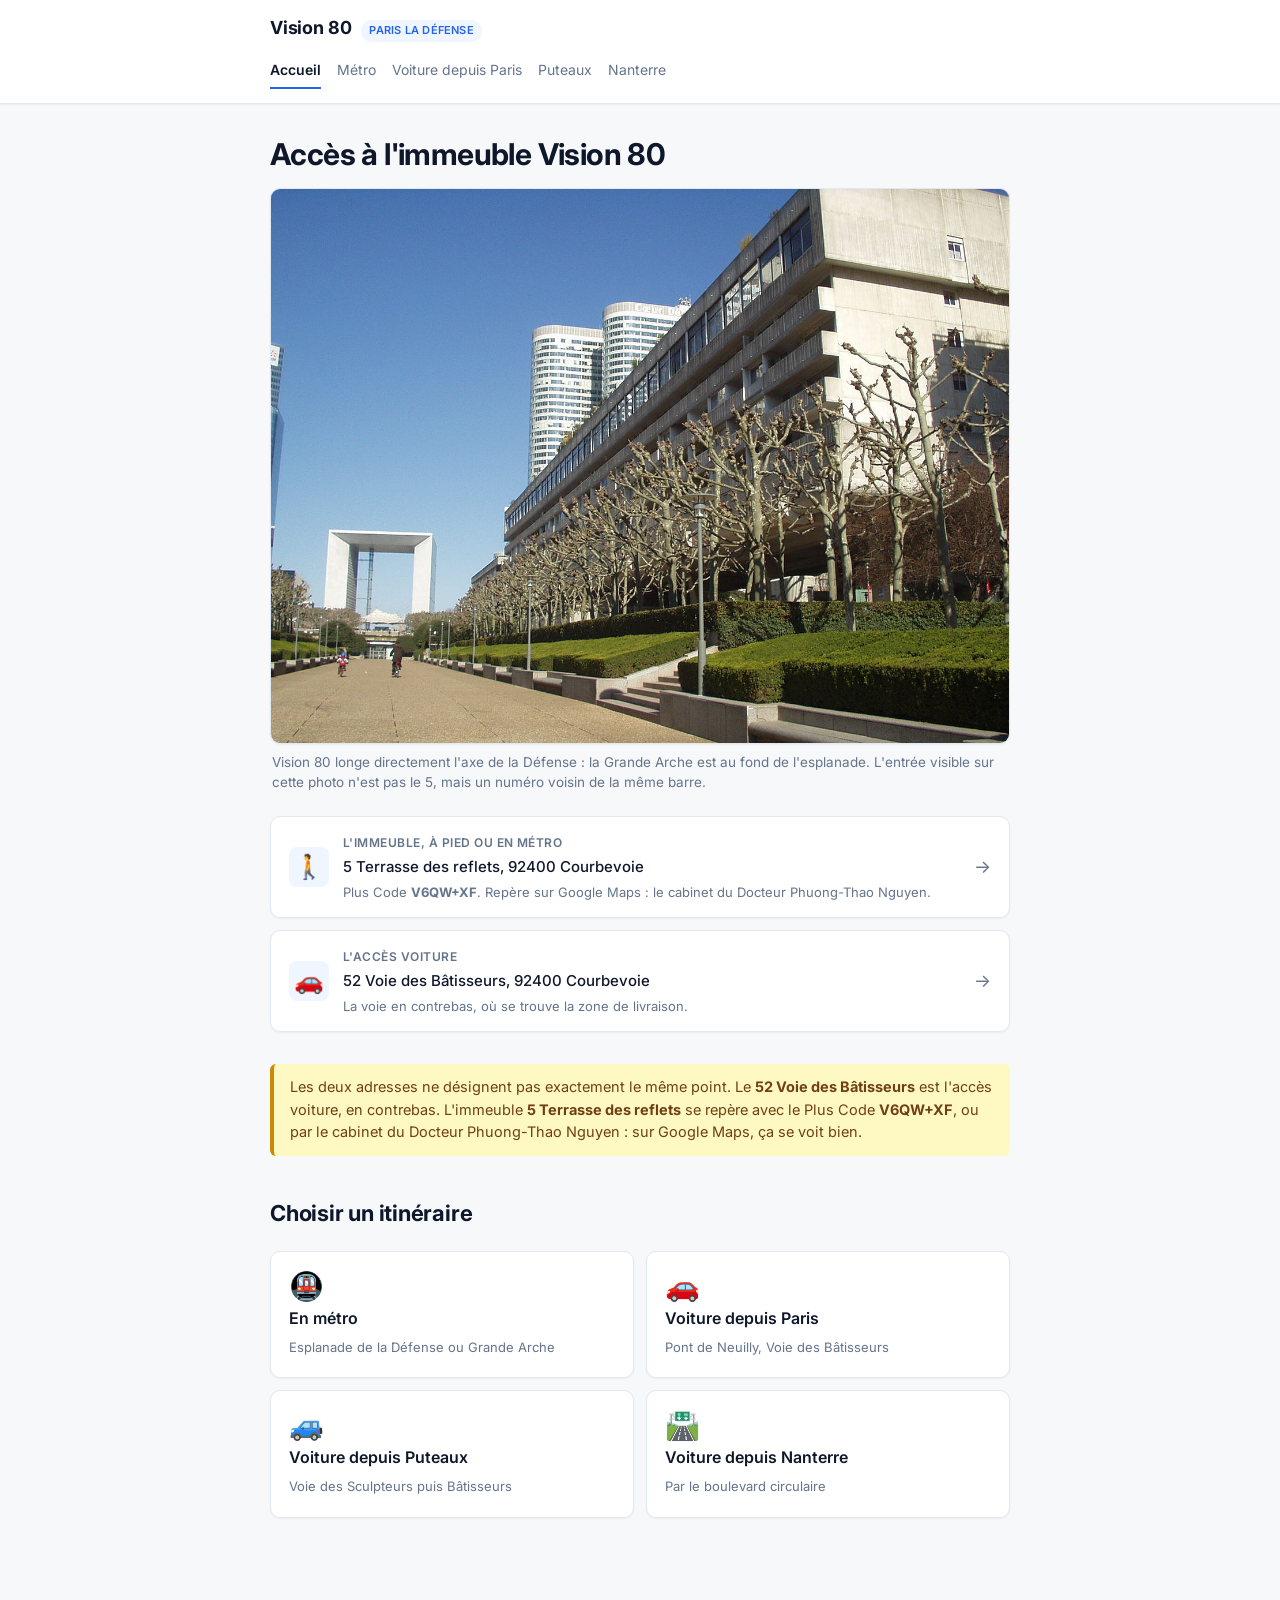
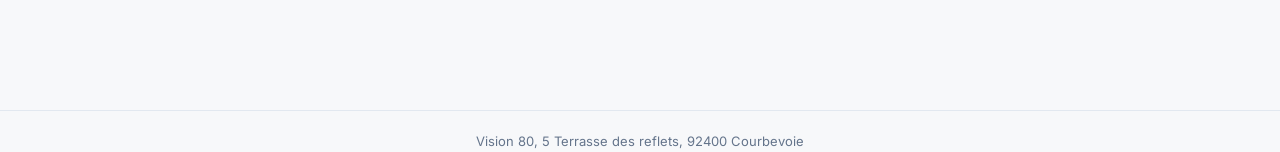
==== index.html @ 797f49d2 "distingue l'adresse de l'immeuble (5 Terrasse des reflets, Plus Code V6QW+XF, repere cabinet Docteur" ====
<!doctype html>
<html lang="fr">
<head>
<meta charset="utf-8">
<meta name="viewport" content="width=device-width, initial-scale=1">
<title>Accès Vision 80 - 5 terrasse des reflets, Courbevoie</title>
<meta name="description" content="Comment se rendre à l'immeuble Vision 80, 5 terrasse des reflets, Paris La Défense, à pied, en métro ou en voiture.">
<link rel="preconnect" href="https://fonts.googleapis.com">
<link rel="preconnect" href="https://fonts.gstatic.com" crossorigin>
<link href="https://fonts.googleapis.com/css2?family=Inter:wght@400;500;600;700&display=swap" rel="stylesheet">
<link rel="stylesheet" href="style.css">
</head>
<body>

<header class="site-header">
  <div class="site-header-inner">
    <h1 class="site-title">
      <a href="index.html">Vision 80</a>
      <span class="badge">Paris La Défense</span>
    </h1>
    <nav class="tabs">
      <a href="index.html" class="active">Accueil</a>
      <a href="metro.html">Métro</a>
      <a href="voiture-paris.html">Voiture depuis Paris</a>
      <a href="voiture-puteaux.html">Puteaux</a>
      <a href="voiture-nanterre.html">Nanterre</a>
    </nav>
  </div>
</header>

<div class="container">

  <h1 class="page-title">Accès à l'immeuble Vision 80</h1>

  <figure class="figure">
    <img src="images/1280px-vision_80.jpg" alt="La barre Vision 80 vue depuis l'esplanade, la Grande Arche de la Défense au fond">
    <figcaption>Vision 80 longe directement l'axe de la Défense : la Grande Arche est au fond de l'esplanade. L'entrée visible sur cette photo n'est pas le 5, mais un numéro voisin de la même barre.</figcaption>
  </figure>

  <div class="addresses">
    <a class="address-card" href="https://maps.google.com/?q=V6QW%2BXF+Courbevoie" target="_blank" rel="noopener">
      <span class="icon">🚶</span>
      <span class="info">
        <span class="label">L'immeuble, à pied ou en métro</span>
        <span class="value">5 Terrasse des reflets, 92400 Courbevoie</span>
        <span class="hint">Plus Code <strong>V6QW+XF</strong>. Repère sur Google Maps : le cabinet du Docteur Phuong-Thao Nguyen.</span>
      </span>
      <span class="arrow">→</span>
    </a>
    <a class="address-card" href="https://maps.google.com/?q=52+Voie+des+B%C3%A2tisseurs,+92400+Courbevoie" target="_blank" rel="noopener">
      <span class="icon">🚗</span>
      <span class="info">
        <span class="label">L'accès voiture</span>
        <span class="value">52 Voie des Bâtisseurs, 92400 Courbevoie</span>
        <span class="hint">La voie en contrebas, où se trouve la zone de livraison.</span>
      </span>
      <span class="arrow">→</span>
    </a>
  </div>

  <div class="note">
    Les deux adresses ne désignent pas exactement le même point. Le <strong>52 Voie des Bâtisseurs</strong> est l'accès voiture, en contrebas. L'immeuble <strong>5 Terrasse des reflets</strong> se repère avec le Plus Code <strong>V6QW+XF</strong>, ou par le cabinet du Docteur Phuong-Thao Nguyen : sur Google Maps, ça se voit bien.
  </div>

  <h2>Choisir un itinéraire</h2>

  <div class="modes">
    <a class="mode-card" href="metro.html">
      <span class="icon">🚇</span>
      <span class="title">En métro</span>
      <span class="desc">Esplanade de la Défense ou Grande Arche</span>
    </a>
    <a class="mode-card" href="voiture-paris.html">
      <span class="icon">🚗</span>
      <span class="title">Voiture depuis Paris</span>
      <span class="desc">Pont de Neuilly, Voie des Bâtisseurs</span>
    </a>
    <a class="mode-card" href="voiture-puteaux.html">
      <span class="icon">🚙</span>
      <span class="title">Voiture depuis Puteaux</span>
      <span class="desc">Voie des Sculpteurs puis Bâtisseurs</span>
    </a>
    <a class="mode-card" href="voiture-nanterre.html">
      <span class="icon">🛣️</span>
      <span class="title">Voiture depuis Nanterre</span>
      <span class="desc">Par le boulevard circulaire</span>
    </a>
  </div>

</div>

<footer class="site-footer">
  <address>Vision 80, 5 Terrasse des reflets, 92400 Courbevoie</address>
</footer>

</body>
</html>
---- style.css ----
/* ---------- Reset & base ---------- */
* { box-sizing: border-box; }
html { -webkit-text-size-adjust: 100%; }

:root {
  --bg: #f7f8fa;
  --surface: #ffffff;
  --text: #0f172a;
  --muted: #64748b;
  --border: #e2e8f0;
  --accent: #2563eb;
  --accent-dark: #1d4ed8;
  --accent-soft: #eff6ff;
  --warn-bg: #fef9c3;
  --warn-border: #ca8a04;
  --warn-text: #713f12;
  --radius: 10px;
  --shadow-sm: 0 1px 2px rgba(15, 23, 42, 0.05);
  --shadow: 0 4px 12px rgba(15, 23, 42, 0.06);
}

body {
  font-family: "Inter", -apple-system, BlinkMacSystemFont, "Segoe UI", Roboto, sans-serif;
  font-size: 16px;
  line-height: 1.6;
  color: var(--text);
  background: var(--bg);
  margin: 0;
  -webkit-font-smoothing: antialiased;
}

.container {
  max-width: 780px;
  margin: 0 auto;
  padding: 24px 20px 96px;
}

/* ---------- Header ---------- */
.site-header {
  background: var(--surface);
  border-bottom: 1px solid var(--border);
  position: sticky;
  top: 0;
  z-index: 10;
  box-shadow: var(--shadow-sm);
}

.site-header-inner {
  max-width: 780px;
  margin: 0 auto;
  padding: 14px 20px;
}

.site-title {
  display: flex;
  align-items: baseline;
  gap: 10px;
  flex-wrap: wrap;
  margin: 0;
  font-size: 18px;
  font-weight: 700;
  letter-spacing: -0.01em;
}

.site-title .badge {
  font-size: 11px;
  font-weight: 600;
  color: var(--accent);
  background: var(--accent-soft);
  padding: 2px 8px;
  border-radius: 999px;
  letter-spacing: 0.02em;
  text-transform: uppercase;
}

.site-title a { color: inherit; text-decoration: none; }

nav.tabs {
  display: flex;
  flex-wrap: wrap;
  gap: 4px 16px;
  margin-top: 10px;
  font-size: 14px;
}

nav.tabs a {
  color: var(--muted);
  text-decoration: none;
  padding: 6px 0;
  border-bottom: 2px solid transparent;
  transition: color .15s, border-color .15s;
}

nav.tabs a:hover { color: var(--text); }

nav.tabs a.active {
  color: var(--text);
  font-weight: 600;
  border-bottom-color: var(--accent);
}

/* ---------- Content headings ---------- */
h1.page-title {
  font-size: 30px;
  font-weight: 700;
  letter-spacing: -0.02em;
  margin: 8px 0 16px;
  line-height: 1.2;
}

h2 {
  font-size: 22px;
  font-weight: 700;
  letter-spacing: -0.01em;
  margin: 40px 0 12px;
}

h3 {
  font-size: 16px;
  font-weight: 600;
  color: var(--muted);
  text-transform: uppercase;
  letter-spacing: 0.05em;
  margin: 32px 0 12px;
}

p { margin: 12px 0; }

/* ---------- Addresses ---------- */
.addresses {
  display: grid;
  gap: 12px;
  margin: 20px 0 32px;
}

.address-card {
  background: var(--surface);
  border: 1px solid var(--border);
  border-radius: var(--radius);
  padding: 16px 18px;
  display: flex;
  align-items: center;
  gap: 14px;
  text-decoration: none;
  color: var(--text);
  box-shadow: var(--shadow-sm);
  transition: transform .12s, box-shadow .12s, border-color .12s;
}

.address-card:hover {
  transform: translateY(-1px);
  box-shadow: var(--shadow);
  border-color: var(--accent);
}

.address-card .icon {
  font-size: 24px;
  flex-shrink: 0;
  width: 40px;
  height: 40px;
  display: flex;
  align-items: center;
  justify-content: center;
  background: var(--accent-soft);
  border-radius: 8px;
}

.address-card .info {
  flex: 1;
  min-width: 0;
}

.address-card .label {
  display: block;
  font-size: 12px;
  font-weight: 600;
  color: var(--muted);
  text-transform: uppercase;
  letter-spacing: 0.04em;
  margin-bottom: 2px;
}

.address-card .value {
  font-size: 15px;
  font-weight: 500;
  line-height: 1.4;
}

.address-card .hint {
  display: block;
  font-size: 13px;
  color: var(--muted);
  margin-top: 3px;
  line-height: 1.4;
}

.address-card .arrow {
  color: var(--muted);
  font-size: 18px;
}

/* ---------- Mode cards (home) ---------- */
.modes {
  display: grid;
  grid-template-columns: repeat(2, 1fr);
  gap: 12px;
  margin: 20px 0 32px;
}

@media (max-width: 480px) {
  .modes { grid-template-columns: 1fr; }
}

.mode-card {
  background: var(--surface);
  border: 1px solid var(--border);
  border-radius: var(--radius);
  padding: 20px 18px;
  text-decoration: none;
  color: var(--text);
  display: flex;
  flex-direction: column;
  gap: 8px;
  box-shadow: var(--shadow-sm);
  transition: transform .12s, box-shadow .12s, border-color .12s;
}

.mode-card:hover {
  transform: translateY(-2px);
  box-shadow: var(--shadow);
  border-color: var(--accent);
}

.mode-card .icon {
  font-size: 28px;
  line-height: 1;
}

.mode-card .title {
  font-size: 16px;
  font-weight: 600;
  line-height: 1.3;
}

.mode-card .desc {
  font-size: 13px;
  color: var(--muted);
}

/* ---------- Hero image ---------- */
.hero {
  width: 100%;
  height: auto;
  display: block;
  border-radius: var(--radius);
  border: 1px solid var(--border);
  margin: 8px 0 24px;
  box-shadow: var(--shadow-sm);
}

/* ---------- Figure avec legende ---------- */
.figure {
  margin: 8px 0 24px;
}

.figure img {
  width: 100%;
  height: auto;
  display: block;
  border-radius: var(--radius);
  border: 1px solid var(--border);
  box-shadow: var(--shadow-sm);
}

.figure figcaption {
  font-size: 13.5px;
  color: var(--muted);
  line-height: 1.5;
  margin-top: 8px;
  padding: 0 2px;
}

/* ---------- Video ---------- */
.video {
  position: relative;
  width: 100%;
  aspect-ratio: 16 / 9;
  margin: 16px 0 32px;
  overflow: hidden;
  background: #000;
  border-radius: var(--radius);
  border: 1px solid var(--border);
  box-shadow: var(--shadow-sm);
}

.video iframe {
  position: absolute;
  inset: 0;
  width: 100%;
  height: 100%;
  border: 0;
}

/* ---------- Steps ---------- */
.steps {
  list-style: none;
  padding: 0;
  margin: 20px 0;
  counter-reset: step;
}

.steps > li {
  counter-increment: step;
  position: relative;
  padding: 0 0 32px 56px;
  margin: 0;
}

.steps > li::before {
  content: counter(step);
  position: absolute;
  left: 0;
  top: 0;
  width: 36px;
  height: 36px;
  border-radius: 50%;
  background: var(--accent);
  color: #fff;
  font-weight: 700;
  font-size: 15px;
  display: flex;
  align-items: center;
  justify-content: center;
  box-shadow: 0 0 0 4px var(--accent-soft);
}

.steps > li:not(:last-child)::after {
  content: "";
  position: absolute;
  left: 17px;
  top: 44px;
  bottom: 8px;
  width: 2px;
  background: var(--border);
}

.steps > li p:first-of-type {
  margin-top: 6px;
  font-weight: 500;
  font-size: 15.5px;
}

.steps img {
  max-width: 100%;
  height: auto;
  display: block;
  margin: 12px 0 0;
  border: 1px solid var(--border);
  border-radius: 6px;
}

/* ---------- Note ---------- */
.note {
  background: var(--warn-bg);
  border-left: 4px solid var(--warn-border);
  color: var(--warn-text);
  padding: 12px 16px;
  border-radius: 6px;
  margin: 20px 0;
  font-size: 14.5px;
  line-height: 1.55;
}

.note strong { color: var(--warn-text); }

/* ---------- Footer ---------- */
footer.site-footer {
  border-top: 1px solid var(--border);
  padding-top: 20px;
  margin-top: 64px;
  font-size: 13px;
  color: var(--muted);
  text-align: center;
}

footer address { font-style: normal; }
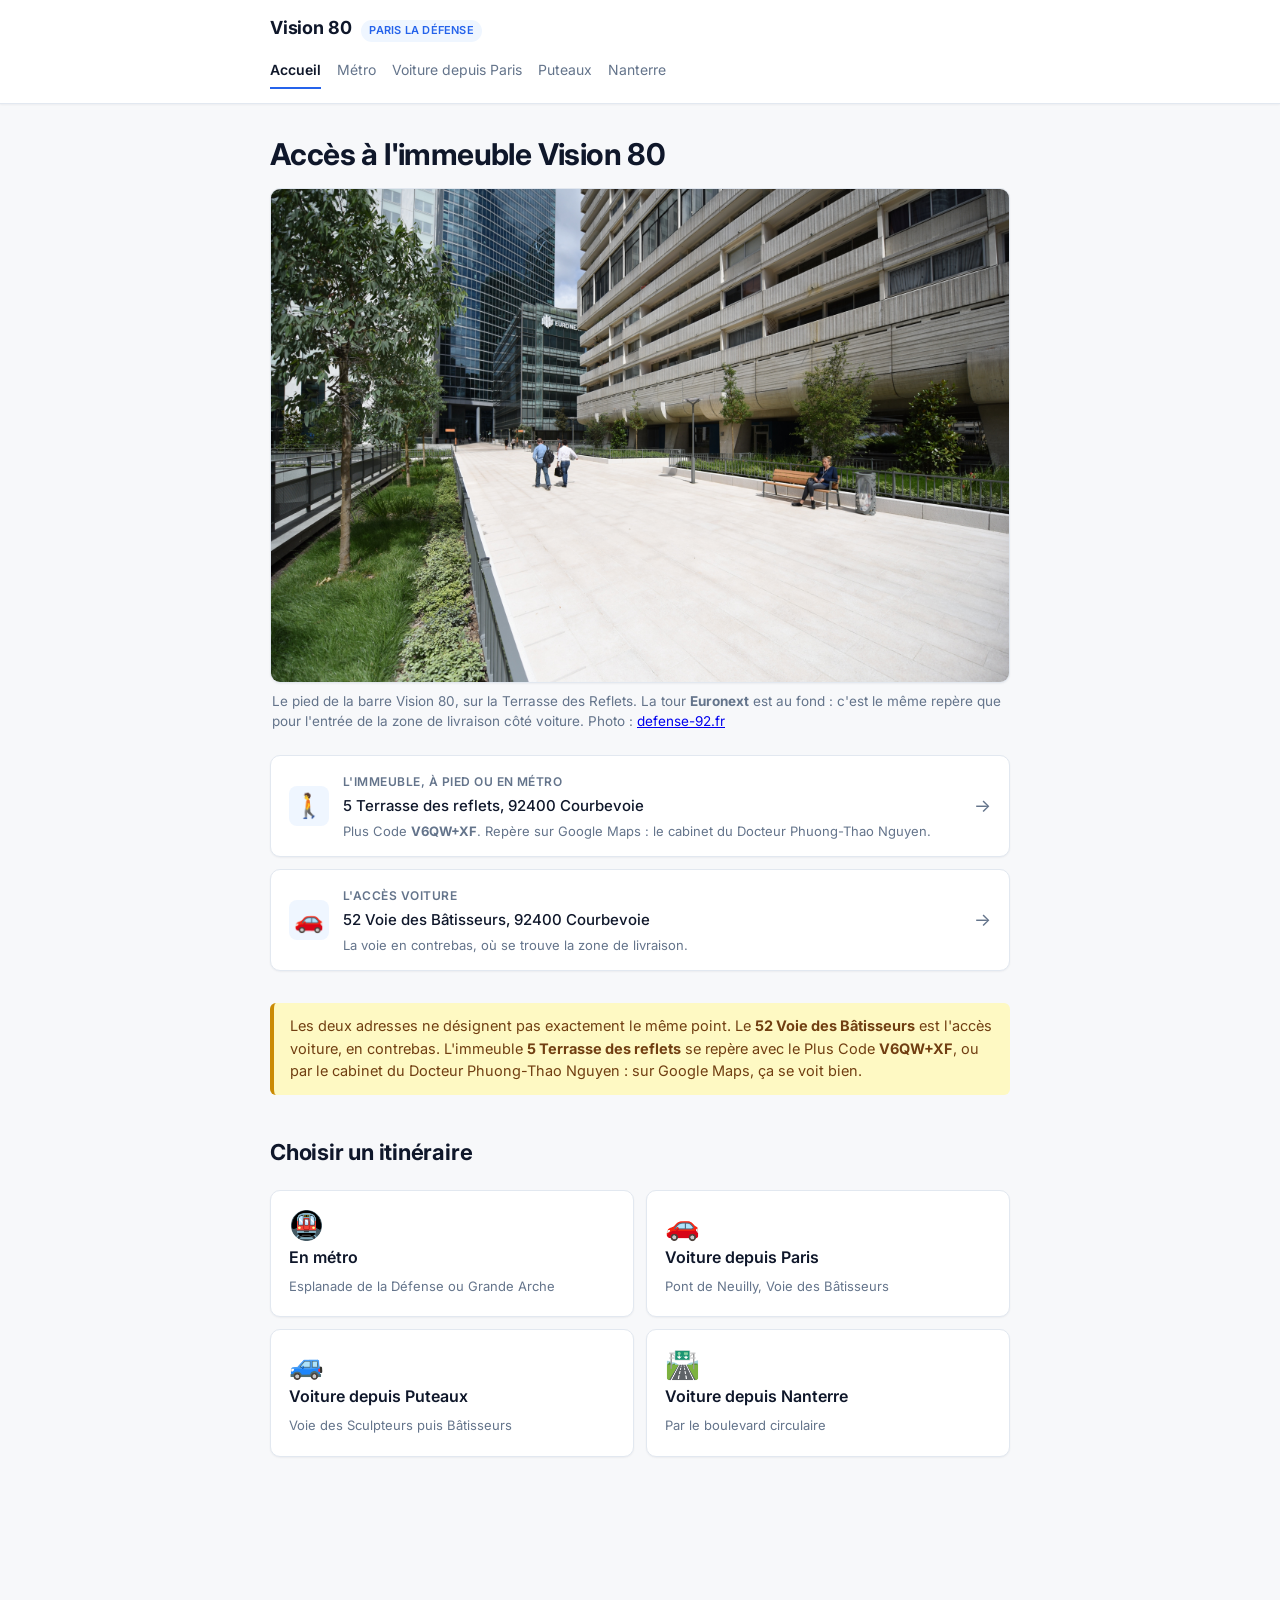
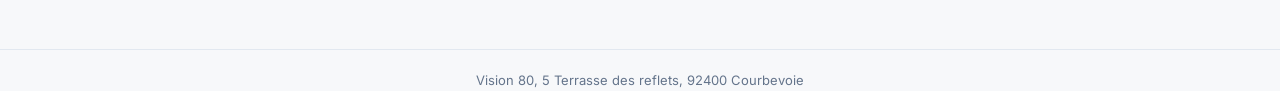
==== commit 1ae048b8: "ajoute une photo du pied de l'immeuble sur la Terrasse des Reflets, avec la tour Euronext visible au" ====
--- a/index.html
+++ b/index.html
@@ -33,8 +33,8 @@
   <h1 class="page-title">Accès à l'immeuble Vision 80</h1>
 
   <figure class="figure">
-    <img src="images/1280px-vision_80.jpg" alt="La barre Vision 80 vue depuis l'esplanade, la Grande Arche de la Défense au fond">
-    <figcaption>Vision 80 longe directement l'axe de la Défense : la Grande Arche est au fond de l'esplanade. L'entrée visible sur cette photo n'est pas le 5, mais un numéro voisin de la même barre.</figcaption>
+    <img src="images/esplanade_entree_pieton.jpg" alt="Le pied de la barre Vision 80 sur la Terrasse des Reflets, la tour Euronext au fond">
+    <figcaption>Le pied de la barre Vision 80, sur la Terrasse des Reflets. La tour <strong>Euronext</strong> est au fond : c'est le même repère que pour l'entrée de la zone de livraison côté voiture. Photo : <a href="https://www.defense-92.fr/" target="_blank" rel="noopener">defense-92.fr</a></figcaption>
   </figure>
 
   <div class="addresses">
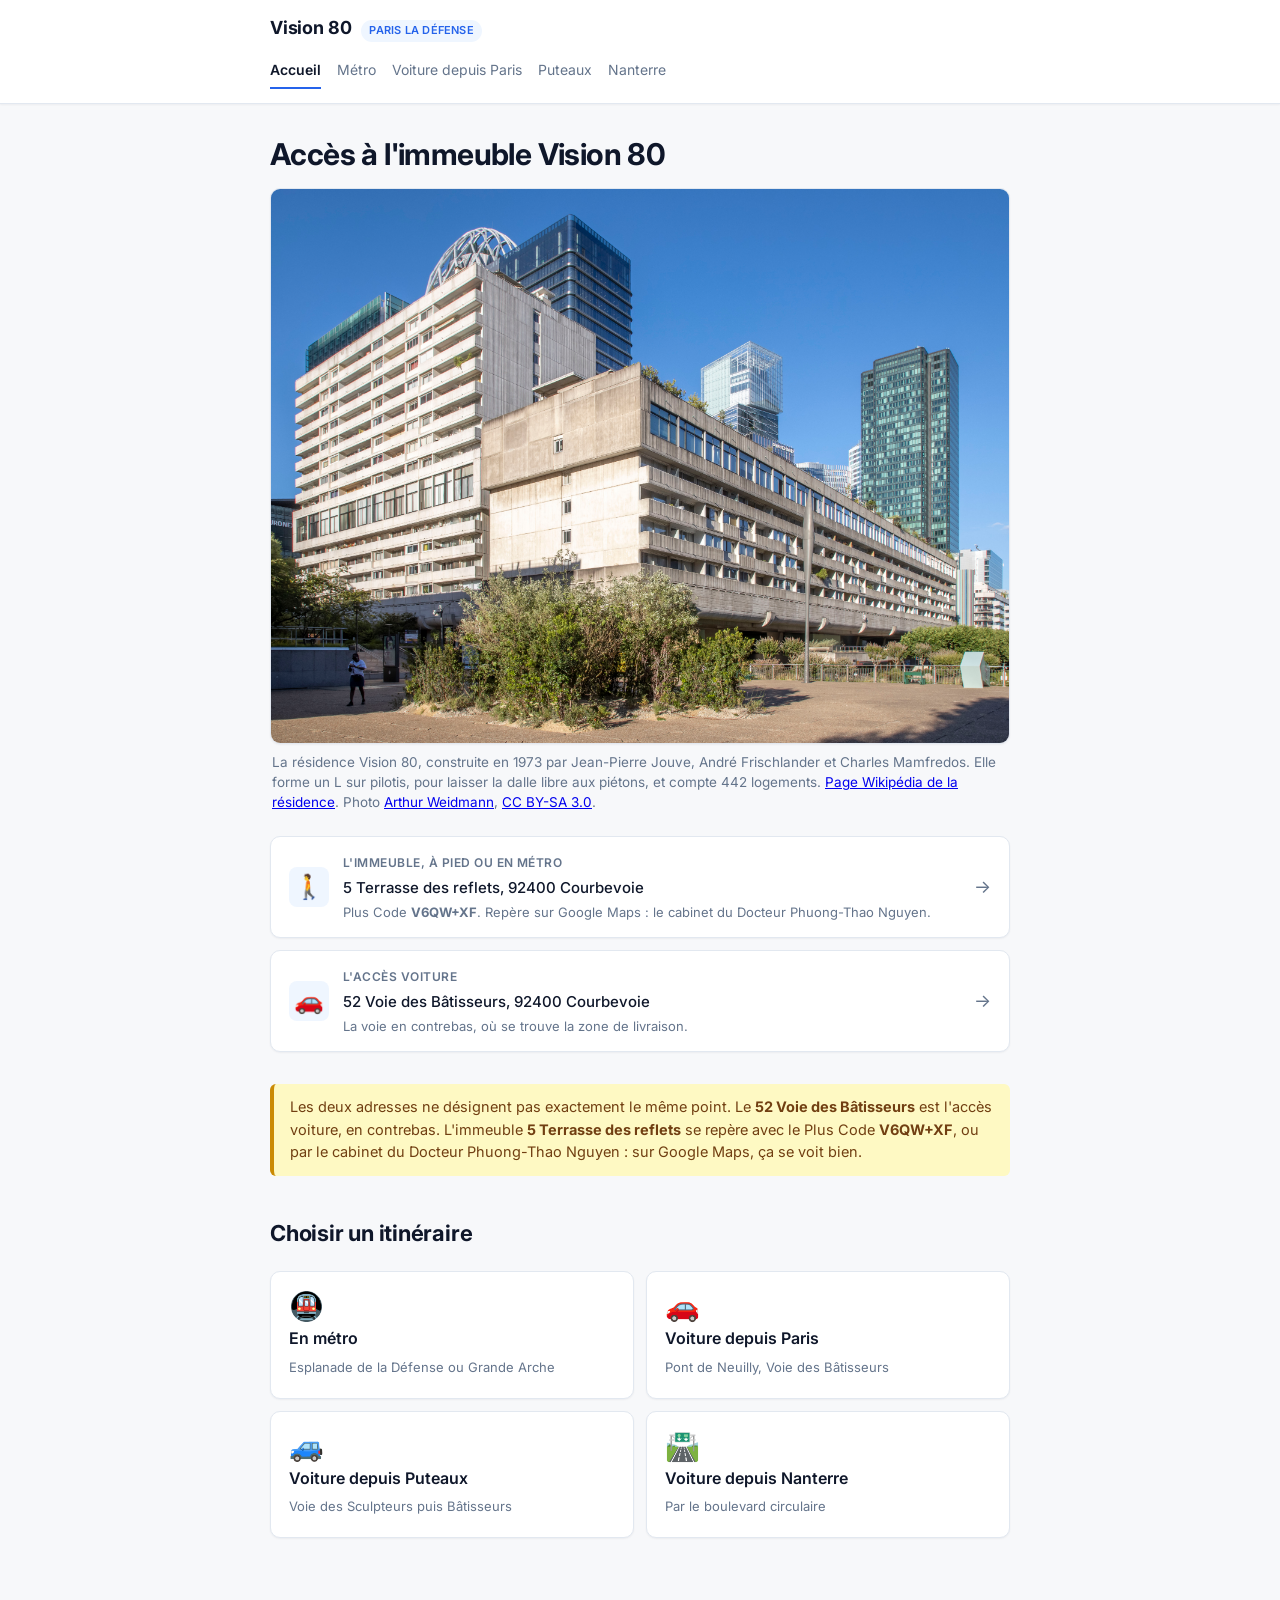
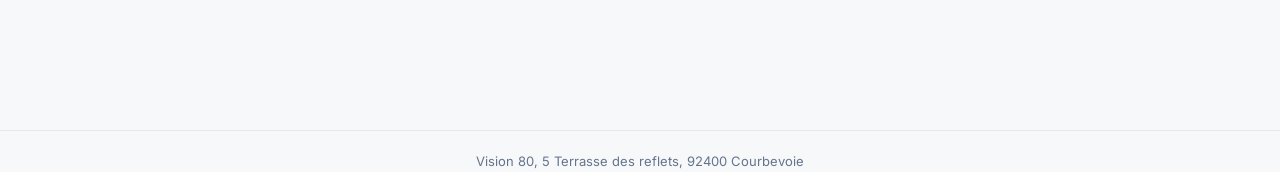
==== commit 9b453bd1: "accueil : photo d'ensemble de la residence en une, avec le lien vers la page Wikipedia et le credit " ====
--- a/index.html
+++ b/index.html
@@ -33,8 +33,12 @@
   <h1 class="page-title">Accès à l'immeuble Vision 80</h1>
 
   <figure class="figure">
-    <img src="images/esplanade_entree_pieton.jpg" alt="Le pied de la barre Vision 80 sur la Terrasse des Reflets, la tour Euronext au fond">
-    <figcaption>Le pied de la barre Vision 80, sur la Terrasse des Reflets. La tour <strong>Euronext</strong> est au fond : c'est le même repère que pour l'entrée de la zone de livraison côté voiture. Photo : <a href="https://www.defense-92.fr/" target="_blank" rel="noopener">defense-92.fr</a></figcaption>
+    <img src="images/vision80_2022.jpeg" alt="La résidence Vision 80 vue depuis l'esplanade, sa partie haute à gauche et sa longue barre à droite, les tours de La Défense au fond">
+    <figcaption>
+      La résidence Vision 80, construite en 1973 par Jean-Pierre Jouve, André Frischlander et Charles Mamfredos. Elle forme un L sur pilotis, pour laisser la dalle libre aux piétons, et compte 442 logements.
+      <a href="https://fr.wikipedia.org/wiki/R%C3%A9sidence_Vision_80" target="_blank" rel="noopener">Page Wikipédia de la résidence</a>.
+      Photo <a href="https://fr.wikipedia.org/wiki/Fichier:Vision_80_Juillet_2022.jpeg" target="_blank" rel="noopener">Arthur Weidmann</a>, <a href="https://creativecommons.org/licenses/by-sa/3.0/deed.fr" target="_blank" rel="noopener">CC BY-SA 3.0</a>.
+    </figcaption>
   </figure>
 
   <div class="addresses">
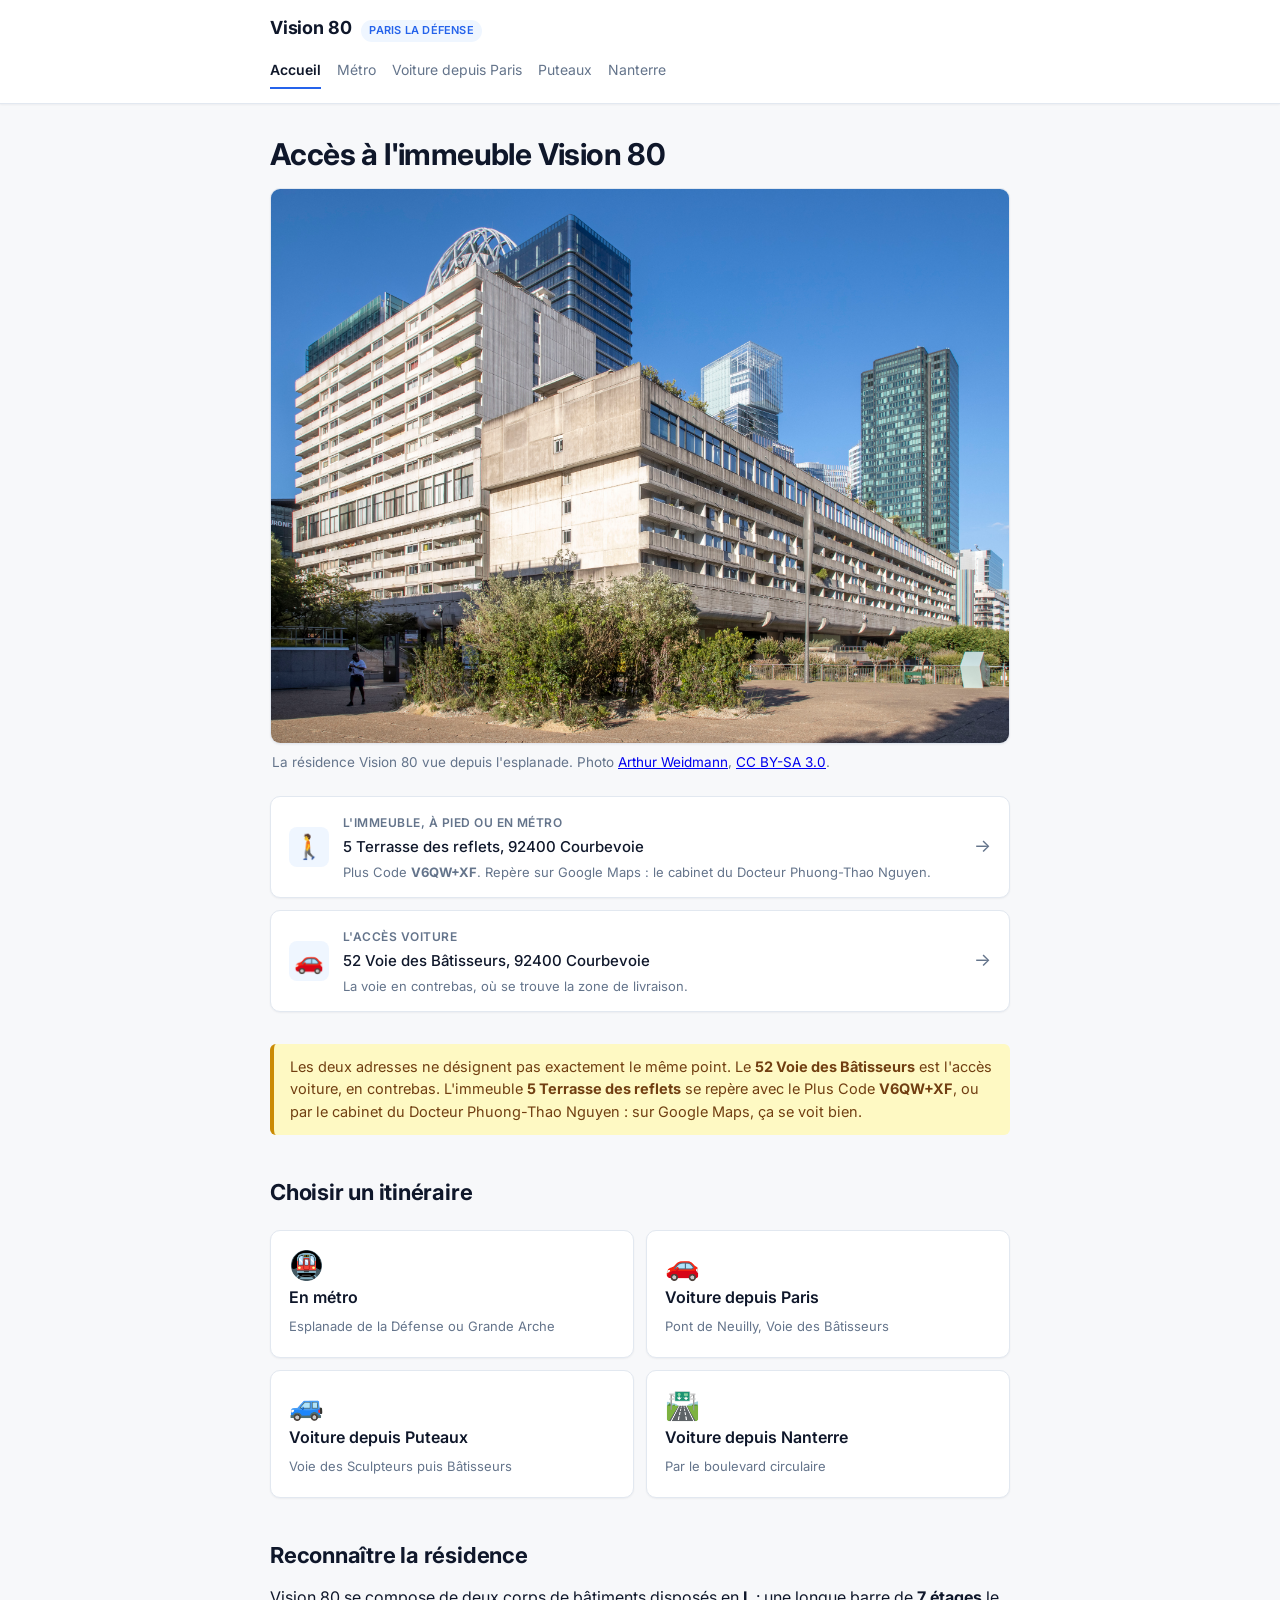
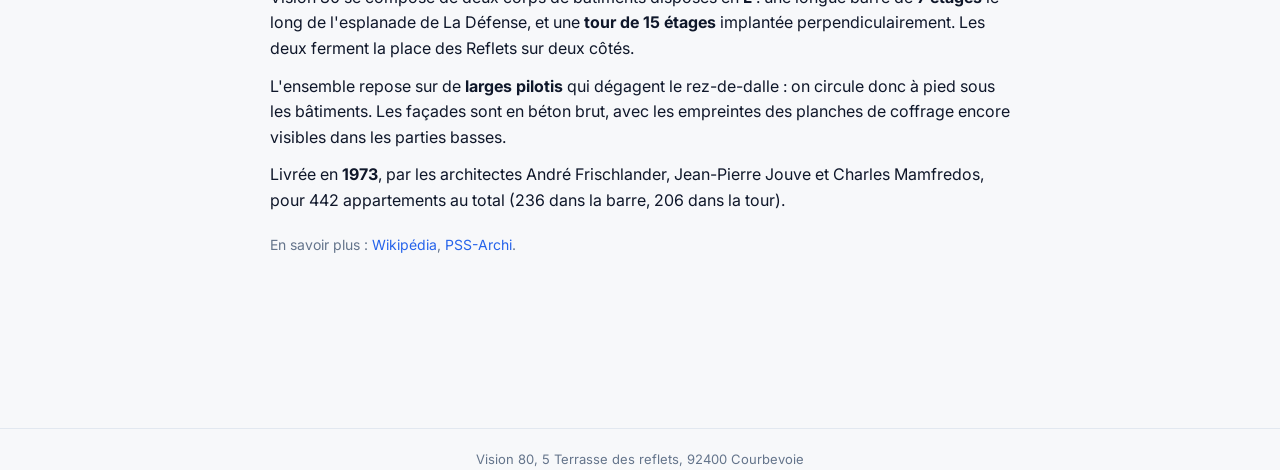
==== commit 55b5f310: "accueil : section Reconnaitre la residence (forme en L, barre de 7 etages et tour de 15, pilotis au " ====
--- a/index.html
+++ b/index.html
@@ -33,12 +33,8 @@
   <h1 class="page-title">Accès à l'immeuble Vision 80</h1>
 
   <figure class="figure">
-    <img src="images/vision80_2022.jpeg" alt="La résidence Vision 80 vue depuis l'esplanade, sa partie haute à gauche et sa longue barre à droite, les tours de La Défense au fond">
-    <figcaption>
-      La résidence Vision 80, construite en 1973 par Jean-Pierre Jouve, André Frischlander et Charles Mamfredos. Elle forme un L sur pilotis, pour laisser la dalle libre aux piétons, et compte 442 logements.
-      <a href="https://fr.wikipedia.org/wiki/R%C3%A9sidence_Vision_80" target="_blank" rel="noopener">Page Wikipédia de la résidence</a>.
-      Photo <a href="https://fr.wikipedia.org/wiki/Fichier:Vision_80_Juillet_2022.jpeg" target="_blank" rel="noopener">Arthur Weidmann</a>, <a href="https://creativecommons.org/licenses/by-sa/3.0/deed.fr" target="_blank" rel="noopener">CC BY-SA 3.0</a>.
-    </figcaption>
+    <img src="images/vision80_2022.jpeg" alt="La résidence Vision 80 vue depuis l'esplanade, la tour de 15 étages à gauche et la longue barre à droite, les tours de La Défense au fond">
+    <figcaption>La résidence Vision 80 vue depuis l'esplanade. Photo <a href="https://fr.wikipedia.org/wiki/Fichier:Vision_80_Juillet_2022.jpeg" target="_blank" rel="noopener">Arthur Weidmann</a>, <a href="https://creativecommons.org/licenses/by-sa/3.0/deed.fr" target="_blank" rel="noopener">CC BY-SA 3.0</a>.</figcaption>
   </figure>
 
   <div class="addresses">
@@ -91,6 +87,20 @@
     </a>
   </div>
 
+  <h2>Reconnaître la résidence</h2>
+
+  <p>Vision 80 se compose de deux corps de bâtiments disposés en <strong>L</strong> : une longue barre de <strong>7 étages</strong> le long de l'esplanade de La Défense, et une <strong>tour de 15 étages</strong> implantée perpendiculairement. Les deux ferment la place des Reflets sur deux côtés.</p>
+
+  <p>L'ensemble repose sur de <strong>larges pilotis</strong> qui dégagent le rez-de-dalle : on circule donc à pied sous les bâtiments. Les façades sont en béton brut, avec les empreintes des planches de coffrage encore visibles dans les parties basses.</p>
+
+  <p>Livrée en <strong>1973</strong>, par les architectes André Frischlander, Jean-Pierre Jouve et Charles Mamfredos, pour 442 appartements au total (236 dans la barre, 206 dans la tour).</p>
+
+  <p class="links">
+    En savoir plus :
+    <a href="https://fr.wikipedia.org/wiki/R%C3%A9sidence_Vision_80" target="_blank" rel="noopener">Wikipédia</a>,
+    <a href="https://www.pss-archi.eu/immeubles/FR-92026-1736.html" target="_blank" rel="noopener">PSS-Archi</a>.
+  </p>
+
 </div>
 
 <footer class="site-footer">
--- a/style.css
+++ b/style.css
@@ -359,6 +359,20 @@
   border-radius: 6px;
 }
 
+/* ---------- Liens de bas de section ---------- */
+.links {
+  font-size: 14px;
+  color: var(--muted);
+  margin-top: 20px;
+}
+
+.links a {
+  color: var(--accent);
+  text-decoration: none;
+}
+
+.links a:hover { text-decoration: underline; }
+
 /* ---------- Note ---------- */
 .note {
   background: var(--warn-bg);
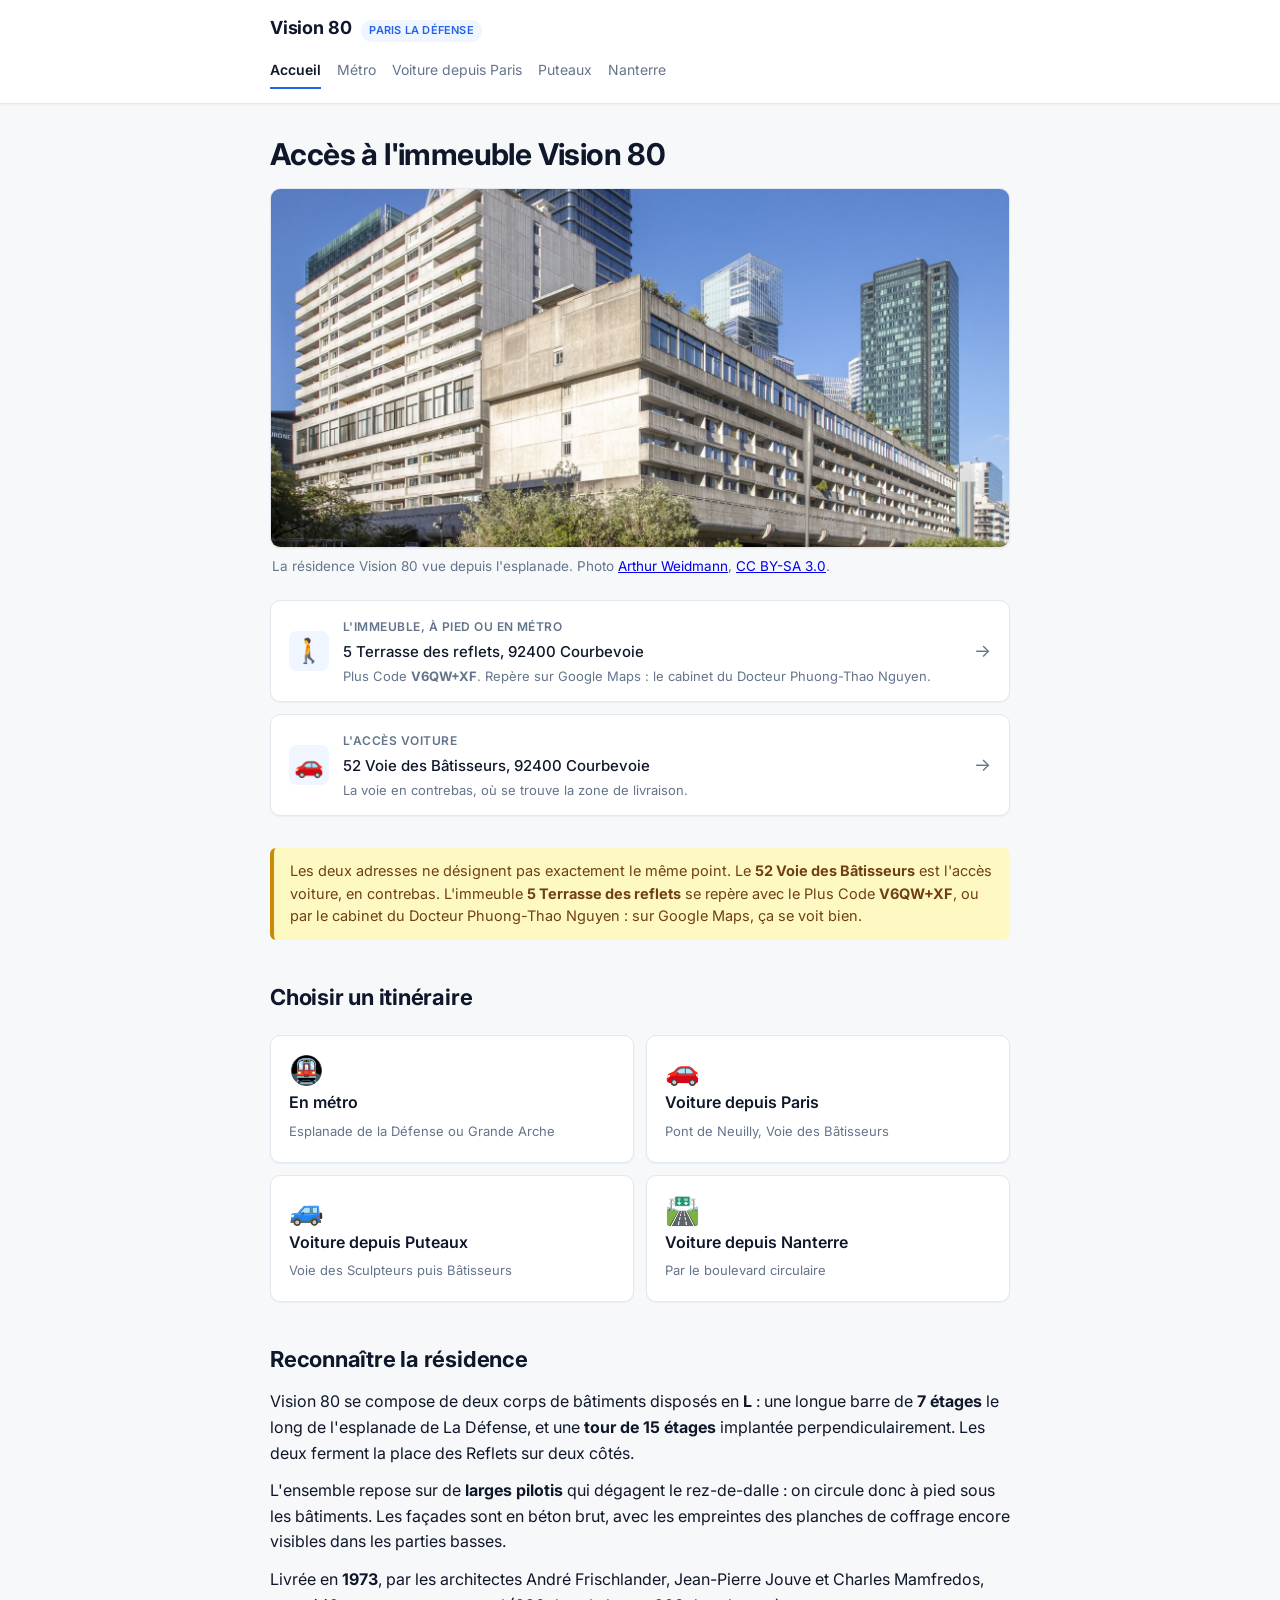
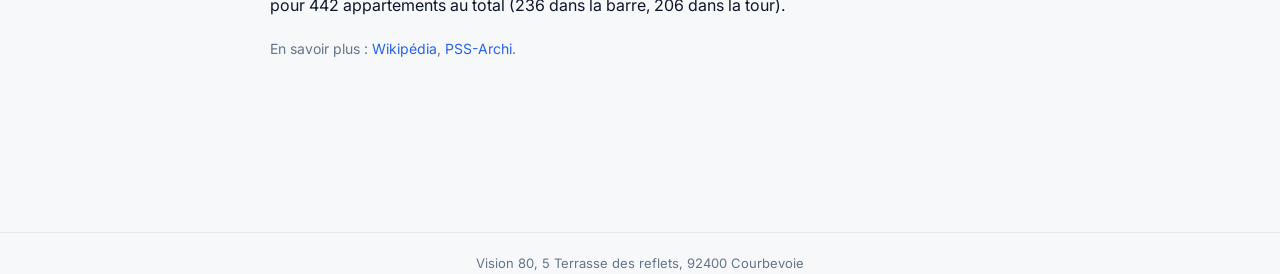
==== commit e53b8d46: "allege les images : 29 Mo a 4,7 Mo (redimension a 1500 px, JPEG qualite 85), chargement differe hors" ====
--- a/index.html
+++ b/index.html
@@ -32,8 +32,8 @@
 
   <h1 class="page-title">Accès à l'immeuble Vision 80</h1>
 
-  <figure class="figure">
-    <img src="images/vision80_2022.jpeg" alt="La résidence Vision 80 vue depuis l'esplanade, la tour de 15 étages à gauche et la longue barre à droite, les tours de La Défense au fond">
+  <figure class="figure figure--hero">
+    <img src="images/vision80_2022.jpg" alt="La résidence Vision 80 vue depuis l'esplanade, la tour de 15 étages à gauche et la longue barre à droite, les tours de La Défense au fond">
     <figcaption>La résidence Vision 80 vue depuis l'esplanade. Photo <a href="https://fr.wikipedia.org/wiki/Fichier:Vision_80_Juillet_2022.jpeg" target="_blank" rel="noopener">Arthur Weidmann</a>, <a href="https://creativecommons.org/licenses/by-sa/3.0/deed.fr" target="_blank" rel="noopener">CC BY-SA 3.0</a>.</figcaption>
   </figure>
 
--- a/style.css
+++ b/style.css
@@ -280,6 +280,19 @@
   padding: 0 2px;
 }
 
+/* Photo d'ouverture : cadree en bandeau pour ne pas manger l'ecran.
+   A ne pas appliquer aux cartes ni aux photos d'itineraire, qui doivent
+   rester entieres sous peine de perdre l'information. */
+.figure--hero img {
+  max-height: 360px;
+  object-fit: cover;
+  object-position: center 45%;
+}
+
+@media (max-width: 600px) {
+  .figure--hero img { max-height: 240px; }
+}
+
 /* ---------- Video ---------- */
 .video {
   position: relative;
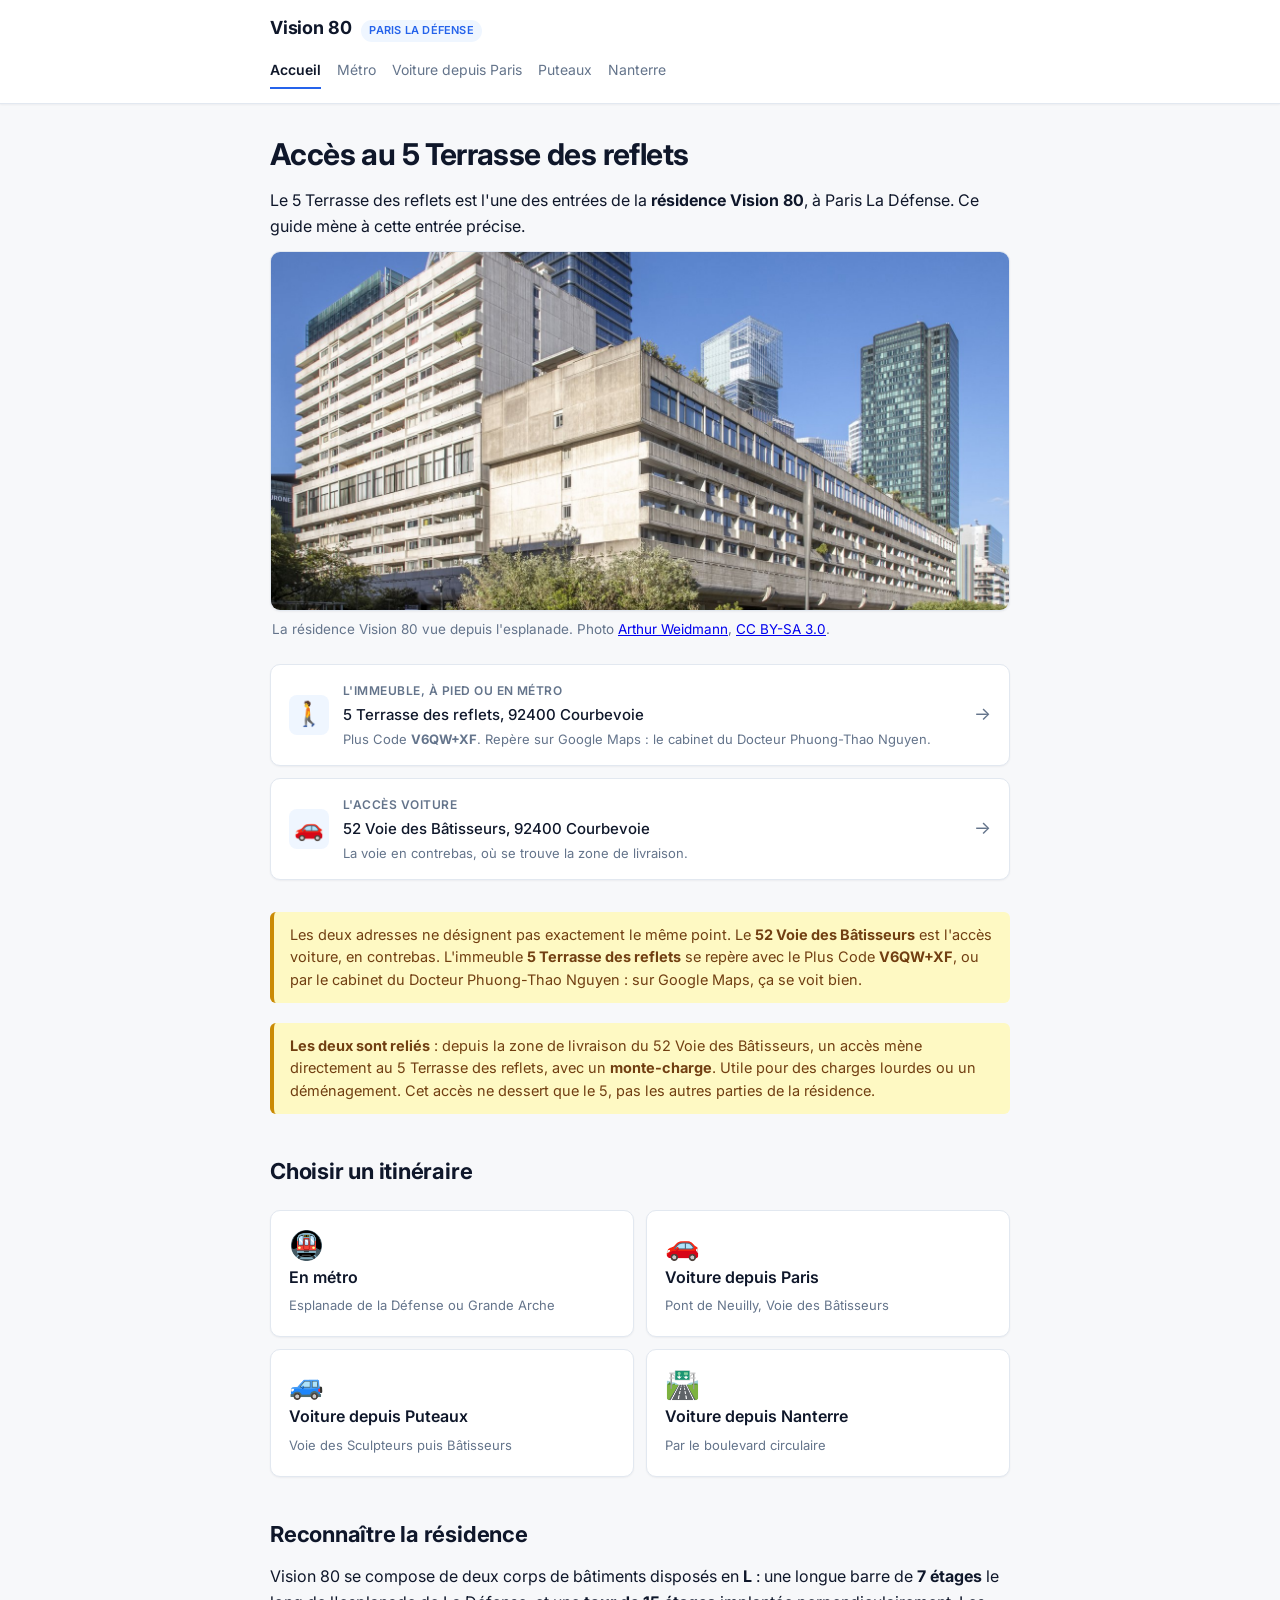
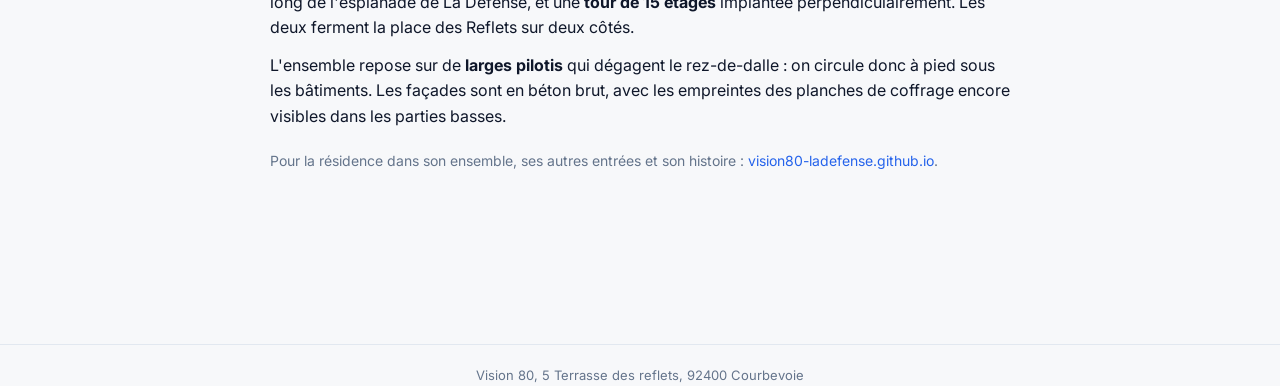
==== commit b9cc2d6f: "recentre le site sur le 5 Terrasse des reflets comme une entree de Vision 80, ajoute l'acces direct " ====
--- a/index.html
+++ b/index.html
@@ -3,8 +3,8 @@
 <head>
 <meta charset="utf-8">
 <meta name="viewport" content="width=device-width, initial-scale=1">
-<title>Accès Vision 80 - 5 terrasse des reflets, Courbevoie</title>
-<meta name="description" content="Comment se rendre à l'immeuble Vision 80, 5 terrasse des reflets, Paris La Défense, à pied, en métro ou en voiture.">
+<title>Accès au 5 Terrasse des reflets, Vision 80 La Défense</title>
+<meta name="description" content="Comment se rendre au 5 Terrasse des reflets, une des entrées de la résidence Vision 80 à Paris La Défense, à pied, en métro ou en voiture.">
 <link rel="preconnect" href="https://fonts.googleapis.com">
 <link rel="preconnect" href="https://fonts.gstatic.com" crossorigin>
 <link href="https://fonts.googleapis.com/css2?family=Inter:wght@400;500;600;700&display=swap" rel="stylesheet">
@@ -30,7 +30,9 @@
 
 <div class="container">
 
-  <h1 class="page-title">Accès à l'immeuble Vision 80</h1>
+  <h1 class="page-title">Accès au 5 Terrasse des reflets</h1>
+
+  <p>Le 5 Terrasse des reflets est l'une des entrées de la <strong>résidence Vision 80</strong>, à Paris La Défense. Ce guide mène à cette entrée précise.</p>
 
   <figure class="figure figure--hero">
     <img src="images/vision80_2022.jpg" alt="La résidence Vision 80 vue depuis l'esplanade, la tour de 15 étages à gauche et la longue barre à droite, les tours de La Défense au fond">
@@ -60,6 +62,10 @@
 
   <div class="note">
     Les deux adresses ne désignent pas exactement le même point. Le <strong>52 Voie des Bâtisseurs</strong> est l'accès voiture, en contrebas. L'immeuble <strong>5 Terrasse des reflets</strong> se repère avec le Plus Code <strong>V6QW+XF</strong>, ou par le cabinet du Docteur Phuong-Thao Nguyen : sur Google Maps, ça se voit bien.
+  </div>
+
+  <div class="note">
+    <strong>Les deux sont reliés</strong> : depuis la zone de livraison du 52 Voie des Bâtisseurs, un accès mène directement au 5 Terrasse des reflets, avec un <strong>monte-charge</strong>. Utile pour des charges lourdes ou un déménagement. Cet accès ne dessert que le 5, pas les autres parties de la résidence.
   </div>
 
   <h2>Choisir un itinéraire</h2>
@@ -93,12 +99,9 @@
 
   <p>L'ensemble repose sur de <strong>larges pilotis</strong> qui dégagent le rez-de-dalle : on circule donc à pied sous les bâtiments. Les façades sont en béton brut, avec les empreintes des planches de coffrage encore visibles dans les parties basses.</p>
 
-  <p>Livrée en <strong>1973</strong>, par les architectes André Frischlander, Jean-Pierre Jouve et Charles Mamfredos, pour 442 appartements au total (236 dans la barre, 206 dans la tour).</p>
-
   <p class="links">
-    En savoir plus :
-    <a href="https://fr.wikipedia.org/wiki/R%C3%A9sidence_Vision_80" target="_blank" rel="noopener">Wikipédia</a>,
-    <a href="https://www.pss-archi.eu/immeubles/FR-92026-1736.html" target="_blank" rel="noopener">PSS-Archi</a>.
+    Pour la résidence dans son ensemble, ses autres entrées et son histoire :
+    <a href="https://vision80-ladefense.github.io/" target="_blank" rel="noopener">vision80-ladefense.github.io</a>.
   </p>
 
 </div>
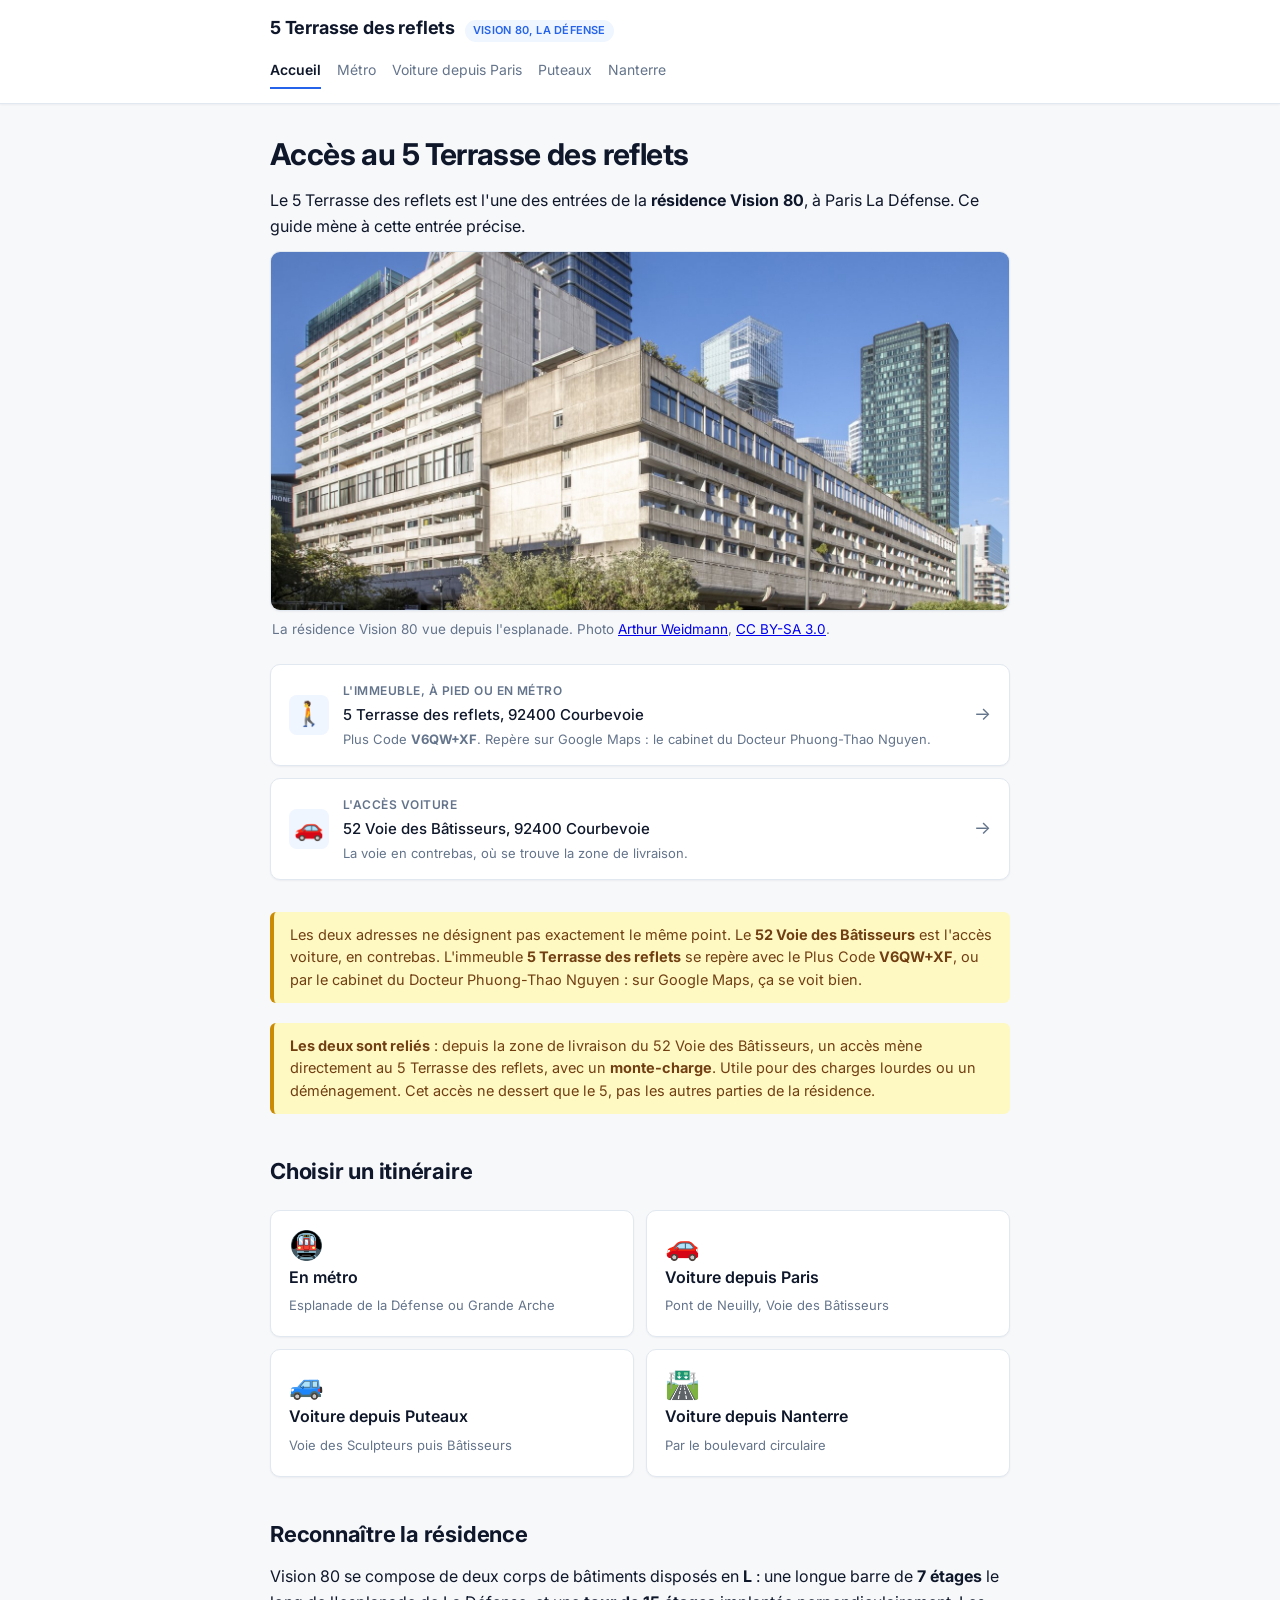
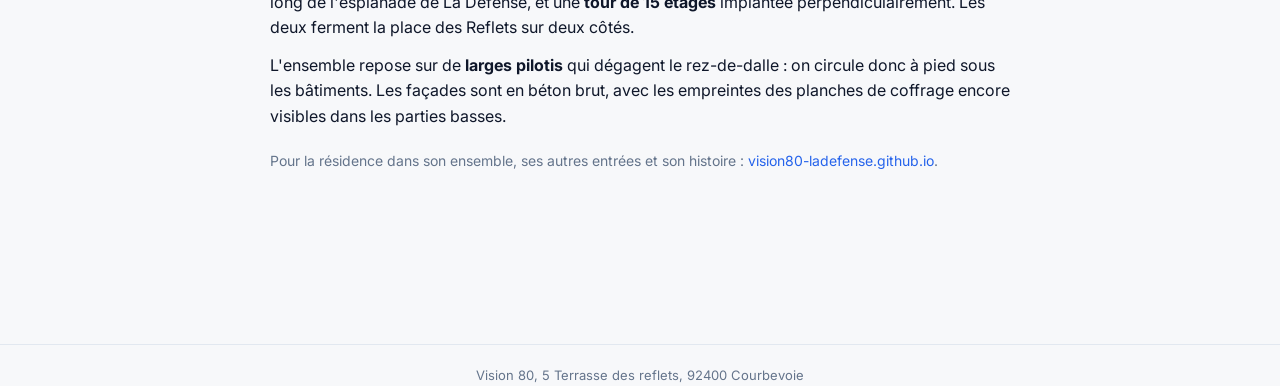
==== commit 11c618ff: "en-tete : le site porte le nom du 5 Terrasse des reflets, avec Vision 80 en rattachement" ====
--- a/index.html
+++ b/index.html
@@ -15,8 +15,8 @@
 <header class="site-header">
   <div class="site-header-inner">
     <h1 class="site-title">
-      <a href="index.html">Vision 80</a>
-      <span class="badge">Paris La Défense</span>
+      <a href="index.html">5 Terrasse des reflets</a>
+      <span class="badge">Vision 80, La Défense</span>
     </h1>
     <nav class="tabs">
       <a href="index.html" class="active">Accueil</a>
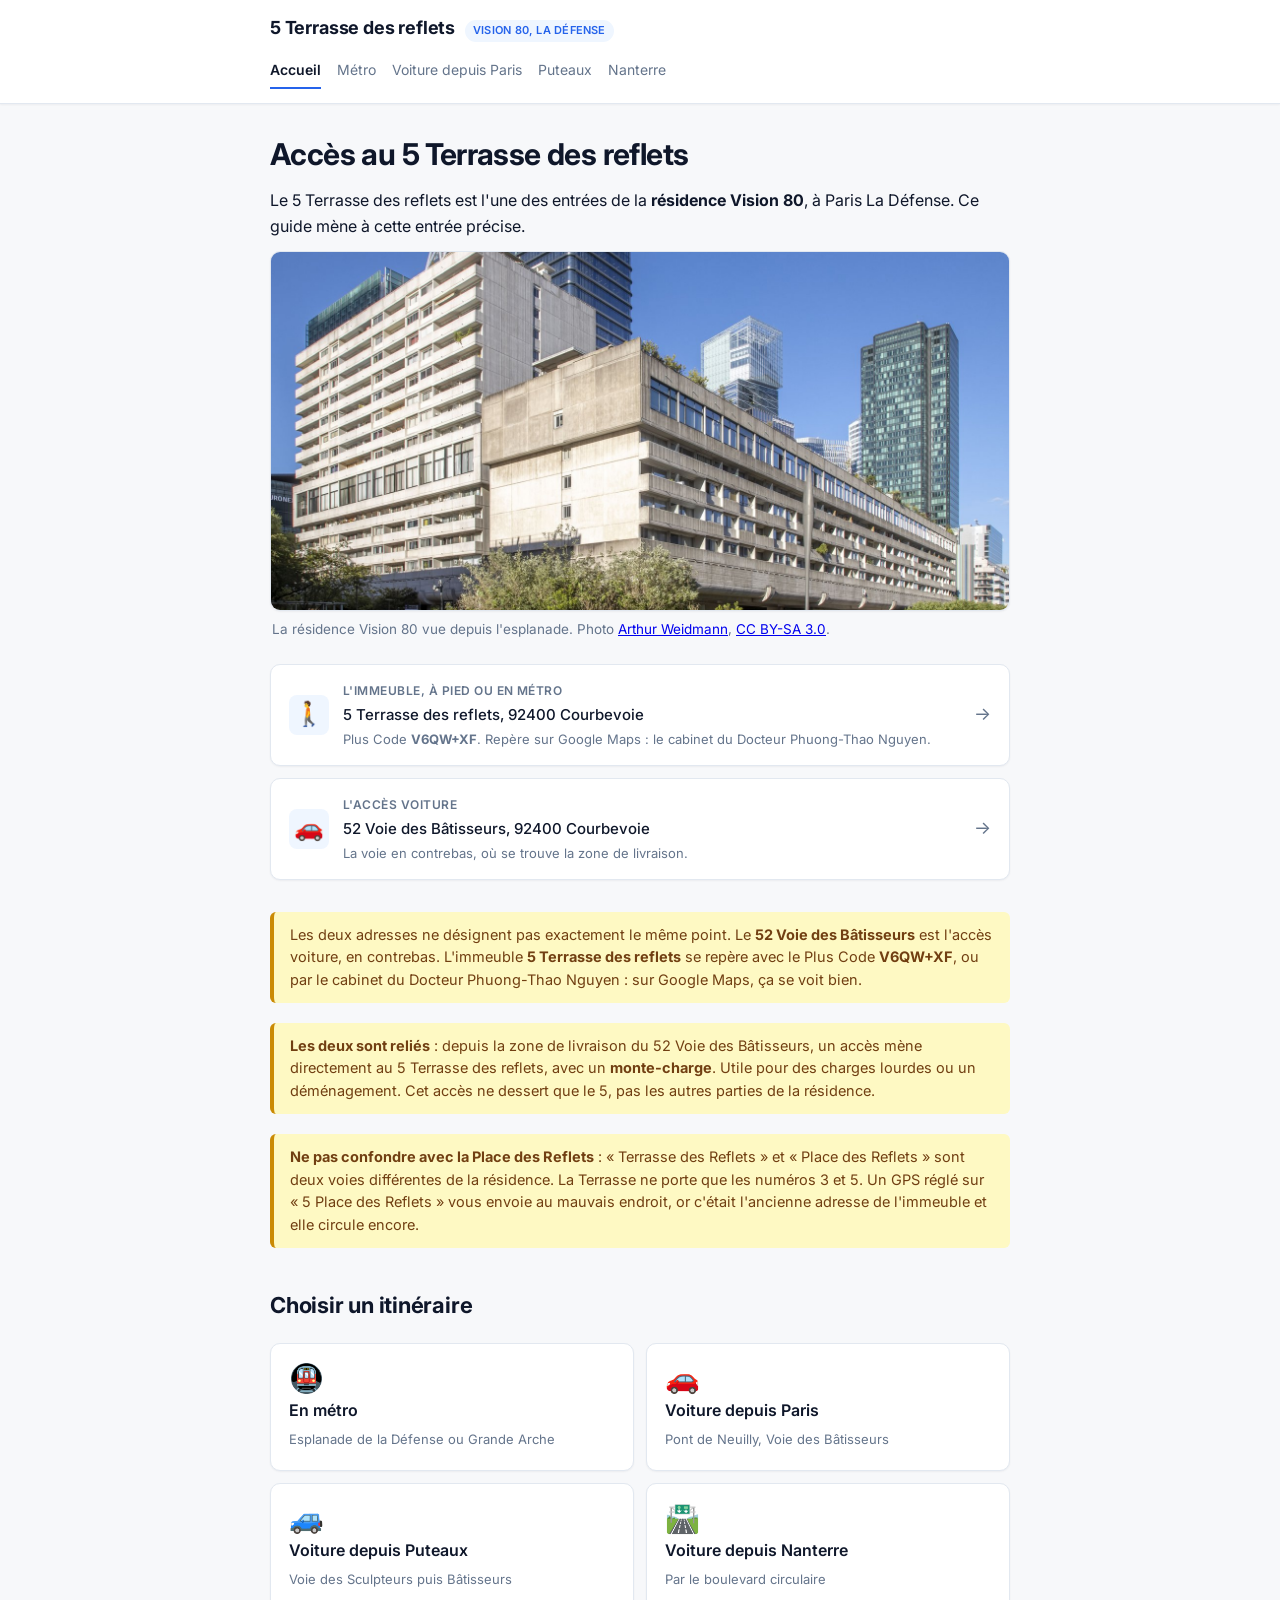
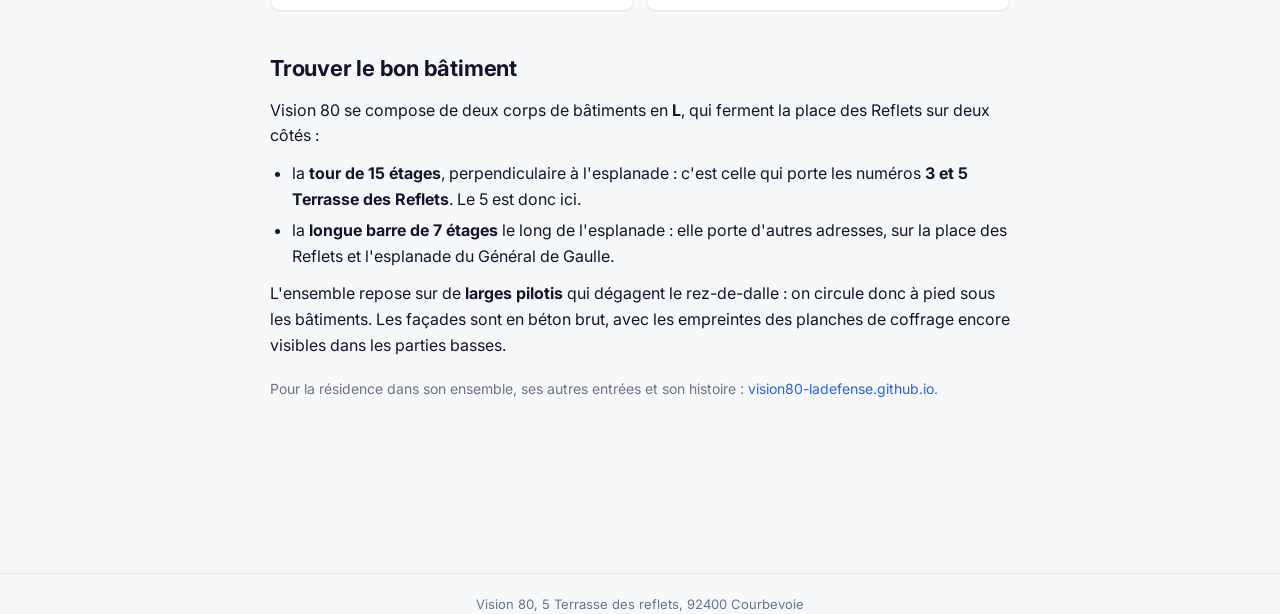
==== commit c0c1c392: "precise que le 5 est dans la tour de 15 etages avec le 3, met en garde contre la confusion Terrasse " ====
--- a/index.html
+++ b/index.html
@@ -68,6 +68,10 @@
     <strong>Les deux sont reliés</strong> : depuis la zone de livraison du 52 Voie des Bâtisseurs, un accès mène directement au 5 Terrasse des reflets, avec un <strong>monte-charge</strong>. Utile pour des charges lourdes ou un déménagement. Cet accès ne dessert que le 5, pas les autres parties de la résidence.
   </div>
 
+  <div class="note">
+    <strong>Ne pas confondre avec la Place des Reflets</strong> : « Terrasse des Reflets » et « Place des Reflets » sont deux voies différentes de la résidence. La Terrasse ne porte que les numéros 3 et 5. Un GPS réglé sur « 5 Place des Reflets » vous envoie au mauvais endroit, or c'était l'ancienne adresse de l'immeuble et elle circule encore.
+  </div>
+
   <h2>Choisir un itinéraire</h2>
 
   <div class="modes">
@@ -93,9 +97,14 @@
     </a>
   </div>
 
-  <h2>Reconnaître la résidence</h2>
+  <h2>Trouver le bon bâtiment</h2>
 
-  <p>Vision 80 se compose de deux corps de bâtiments disposés en <strong>L</strong> : une longue barre de <strong>7 étages</strong> le long de l'esplanade de La Défense, et une <strong>tour de 15 étages</strong> implantée perpendiculairement. Les deux ferment la place des Reflets sur deux côtés.</p>
+  <p>Vision 80 se compose de deux corps de bâtiments en <strong>L</strong>, qui ferment la place des Reflets sur deux côtés :</p>
+
+  <ul>
+    <li>la <strong>tour de 15 étages</strong>, perpendiculaire à l'esplanade : c'est celle qui porte les numéros <strong>3 et 5 Terrasse des Reflets</strong>. Le 5 est donc ici.</li>
+    <li>la <strong>longue barre de 7 étages</strong> le long de l'esplanade : elle porte d'autres adresses, sur la place des Reflets et l'esplanade du Général de Gaulle.</li>
+  </ul>
 
   <p>L'ensemble repose sur de <strong>larges pilotis</strong> qui dégagent le rez-de-dalle : on circule donc à pied sous les bâtiments. Les façades sont en béton brut, avec les empreintes des planches de coffrage encore visibles dans les parties basses.</p>
 
--- a/style.css
+++ b/style.css
@@ -126,6 +126,13 @@
 
 p { margin: 12px 0; }
 
+ul {
+  margin: 12px 0;
+  padding-left: 22px;
+}
+
+ul li { margin: 6px 0; }
+
 /* ---------- Addresses ---------- */
 .addresses {
   display: grid;
@@ -372,6 +379,36 @@
   border-radius: 6px;
 }
 
+/* ---------- Bloc batiment ---------- */
+.building {
+  background: var(--surface);
+  border: 1px solid var(--border);
+  border-radius: var(--radius);
+  padding: 16px 18px;
+  margin: 12px 0;
+  box-shadow: var(--shadow-sm);
+}
+
+.building-title {
+  font-size: 16px;
+  font-weight: 700;
+  color: var(--text);
+  text-transform: none;
+  letter-spacing: -0.01em;
+  margin: 0 0 6px;
+}
+
+.building p { margin: 6px 0; font-size: 15px; }
+
+.building-addr {
+  padding-top: 8px;
+  border-top: 1px solid var(--border);
+  color: var(--muted);
+  font-size: 14px !important;
+}
+
+.building-addr strong { color: var(--text); }
+
 /* ---------- Liens de bas de section ---------- */
 .links {
   font-size: 14px;
